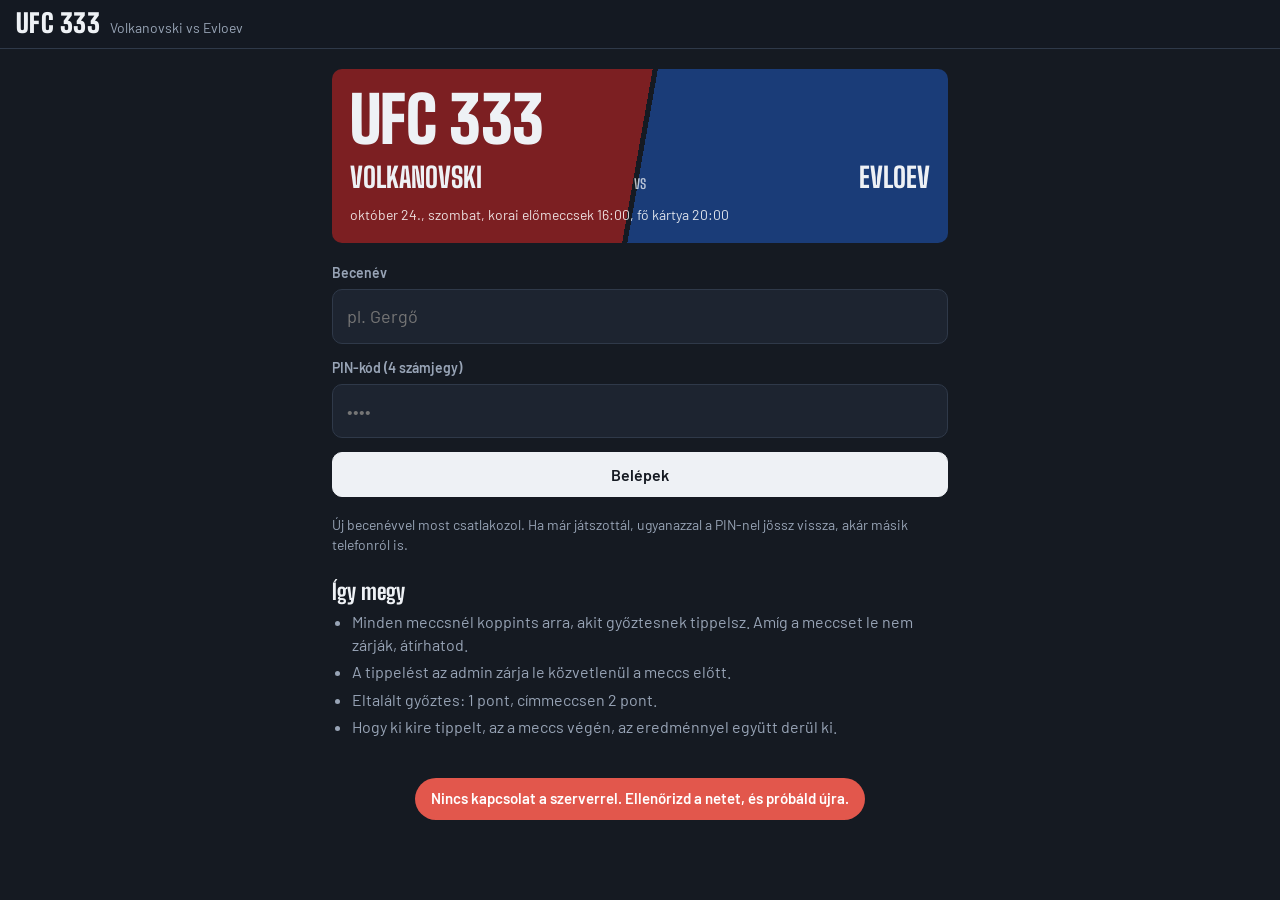
==== index.html @ 9d1dff31 "UfcTipp: mások tippjei és a megoszlás csak a meccs végén látszanak Claude-Session: https://claude.ai" ====
<!doctype html>
<html lang="hu">
<head>
  <meta charset="utf-8">
  <meta name="viewport" content="width=device-width, initial-scale=1, viewport-fit=cover">
  <meta name="theme-color" content="#151a22">
  <title>UFC Tipp</title>
  <meta name="description" content="Baráti tippjáték az UFC-estre: tippeld meg, ki nyeri a meccseket.">
  <link rel="preconnect" href="https://fonts.googleapis.com">
  <link rel="preconnect" href="https://fonts.gstatic.com" crossorigin>
  <link href="https://fonts.googleapis.com/css2?family=Big+Shoulders+Display:wght@600;800;900&family=Barlow:wght@400;500;600;700&display=swap" rel="stylesheet">
  <link rel="stylesheet" href="css/app.css?v=3">
  <link rel="icon" href="data:image/svg+xml,%3Csvg xmlns='http://www.w3.org/2000/svg' viewBox='0 0 100 100'%3E%3Cpolygon points='30,4 70,4 96,30 96,70 70,96 30,96 4,70 4,30' fill='%23151a22' stroke='%23d23b3b' stroke-width='8'/%3E%3C/svg%3E">
</head>
<body>
  <header class="top">
    <div class="top__event">
      <span class="top__name" id="eventName">UFC</span>
      <span class="top__sub" id="eventSub"></span>
    </div>
    <button class="top__me" id="meBtn" type="button" hidden></button>
  </header>

  <div class="demo-banner" id="demoBanner" hidden>Demó mód: az adatok csak ebben a böngészőben vannak.</div>

  <main id="view" tabindex="-1"></main>

  <nav class="tabs" id="tabs" hidden>
    <a href="#kartya" data-tab="kartya">Meccsek</a>
    <a href="#ranglista" data-tab="ranglista">Ranglista</a>
    <a href="#admin" data-tab="admin" id="adminTab" hidden>Admin</a>
  </nav>

  <div class="sheet" id="sheet" hidden>
    <div class="sheet__backdrop" data-close></div>
    <section class="sheet__panel" role="dialog" aria-modal="true" aria-labelledby="sheetTitle">
      <button class="sheet__close" type="button" data-close aria-label="Bezárás">×</button>
      <div id="sheetBody"></div>
    </section>
  </div>

  <div class="toast" id="toast" role="status" aria-live="polite"></div>

  <script src="js/config.js?v=3"></script>
  <script src="js/api.js?v=3"></script>
  <script src="js/app.js?v=3"></script>
</body>
</html>
---- css/app.css ----
/* UfcTipp — mobil-első. A piros/kék sarok egyben az A/B oldal; arany = öv (címmeccs). */
:root {
  --mat: #151a22;
  --surface: #1d2430;
  --surface-2: #252e3c;
  --line: #2f3949;
  --ink: #eef1f5;
  --muted: #98a4b6;
  --red: #d23b3b;
  --red-deep: #7c1f22;
  --blue: #2f6fd6;
  --blue-deep: #1a3c78;
  --gold: #e0b04a;
  --ok: #3fb67a;
  --err: #e2574c;
  --display: 'Big Shoulders Display', 'Arial Narrow', sans-serif;
  --body: 'Barlow', system-ui, sans-serif;
  --r: 10px;
  color-scheme: dark;
}

* { box-sizing: border-box; }
html { -webkit-text-size-adjust: 100%; }
body {
  margin: 0;
  background: var(--mat);
  color: var(--ink);
  font: 400 16px/1.45 var(--body);
  padding-bottom: calc(68px + env(safe-area-inset-bottom));
}
body.no-scroll { overflow: hidden; }
button, input, select { font: inherit; color: inherit; }
a { color: inherit; }
:focus-visible { outline: 2px solid var(--gold); outline-offset: 2px; }
[hidden] { display: none !important; }

/* ---------- fejléc ---------- */
.top {
  position: sticky; top: 0; z-index: 20;
  display: flex; align-items: center; justify-content: space-between; gap: 12px;
  padding: calc(10px + env(safe-area-inset-top)) 16px 10px;
  background: rgba(21, 26, 34, .94);
  backdrop-filter: blur(8px);
  border-bottom: 1px solid var(--line);
}
.top__event { display: flex; align-items: baseline; gap: 10px; min-width: 0; }
.top__name { font: 900 26px/1 var(--display); letter-spacing: .01em; }
.top__sub { color: var(--muted); font-size: 14px; white-space: nowrap; overflow: hidden; text-overflow: ellipsis; }
.top__me {
  flex: none; max-width: 40%;
  border: 1px solid var(--line); background: var(--surface); border-radius: 999px;
  padding: 6px 14px; font-weight: 600; font-size: 14px;
  overflow: hidden; text-overflow: ellipsis; white-space: nowrap; cursor: pointer;
}

.demo-banner { background: #3a2f12; color: #f3d98f; font-size: 13px; padding: 6px 16px; text-align: center; }

main { max-width: 640px; margin: 0 auto; padding: 12px 12px 24px; outline: none; }

/* ---------- alsó fülek ---------- */
.tabs {
  position: fixed; left: 0; right: 0; bottom: 0; z-index: 20;
  display: flex; justify-content: center;
  background: rgba(21, 26, 34, .97); border-top: 1px solid var(--line);
  padding-bottom: env(safe-area-inset-bottom);
}
.tabs a {
  flex: 1; max-width: 220px; text-align: center; text-decoration: none;
  padding: 14px 8px 13px; font-weight: 600; color: var(--muted);
  border-top: 3px solid transparent;
}
.tabs a.is-active { color: var(--ink); border-top-color: var(--red); }

/* ---------- belépés / plakát ---------- */
.join { display: grid; gap: 20px; padding-top: 8px; }
.poster {
  position: relative; overflow: hidden;
  border-radius: var(--r);
  padding: 22px 18px 18px;
  background:
    linear-gradient(100deg, var(--red-deep) 0 49.6%, transparent 49.6% 50.4%, var(--blue-deep) 50.4% 100%);
}
.poster__num { font: 900 64px/0.9 var(--display); letter-spacing: -.01em; }
.poster__names { display: grid; grid-template-columns: 1fr auto 1fr; align-items: end; gap: 8px; margin-top: 14px; }
.poster__a, .poster__b { font: 800 28px/1 var(--display); text-transform: uppercase; overflow-wrap: anywhere; }
.poster__b { text-align: right; }
.poster__vs { font: 600 18px/1 var(--display); color: rgba(255, 255, 255, .7); }
.poster__when { margin: 14px 0 0; font-size: 14px; color: rgba(255, 255, 255, .85); }

.join__form { display: grid; gap: 14px; }
.field { display: grid; gap: 6px; }
.field span { font-weight: 600; font-size: 14px; color: var(--muted); }
.field input {
  width: 100%; padding: 13px 14px; font-size: 18px;
  background: var(--surface); border: 1px solid var(--line); border-radius: var(--r);
}
.field input:focus { border-color: var(--gold); outline: none; }
.rules h2 { font: 800 22px/1.1 var(--display); margin: 0 0 6px; }
.rules ul { margin: 0; padding-left: 20px; color: var(--muted); }
.rules li { margin: 4px 0; }
.hint { color: var(--muted); font-size: 14px; margin: 4px 0; }
.empty { padding: 40px 16px; text-align: center; color: var(--muted); }

/* ---------- gombok ---------- */
.btn {
  display: inline-flex; align-items: center; justify-content: center; gap: 6px;
  min-height: 44px; padding: 10px 16px; border-radius: var(--r);
  border: 1px solid var(--line); background: var(--surface-2); font-weight: 600; cursor: pointer;
}
.btn:disabled { opacity: .55; cursor: wait; }
.btn--primary { background: var(--ink); color: var(--mat); border-color: var(--ink); }
.btn--ghost { background: transparent; }
.btn--lock { background: var(--red); border-color: var(--red); }
.btn--a { border-color: var(--red); }
.btn--b { border-color: var(--blue); }
.btn--a.is-picked { background: var(--red); }
.btn--b.is-picked { background: var(--blue); }
.btn.is-armed { background: var(--err); border-color: var(--err); }
.link { background: none; border: 0; padding: 8px 0; color: var(--ink); font-weight: 600; text-decoration: underline; text-underline-offset: 3px; cursor: pointer; }

/* ---------- összesítő ---------- */
.summary { display: grid; grid-template-columns: repeat(3, 1fr); gap: 8px; margin-bottom: 6px; }
.summary > div { background: var(--surface); border-radius: var(--r); padding: 10px 12px; }
.summary b { display: block; font: 800 28px/1 var(--display); }
.summary span { font-size: 13px; color: var(--muted); }
.nudge { margin: 8px 2px 0; font-weight: 600; color: var(--gold); }

.section-h {
  display: flex; align-items: baseline; justify-content: space-between; gap: 12px;
  margin: 26px 2px 10px; font: 800 26px/1 var(--display);
}
.section-h time { font: 600 16px/1 var(--body); color: var(--muted); }

/* ---------- meccs ---------- */
.fight { margin-bottom: 14px; }
.fight__meta { display: flex; align-items: baseline; gap: 10px; padding: 0 2px 6px; font-size: 14px; color: var(--muted); }
.fight__class { flex: 1; min-width: 0; }
.belt { color: var(--gold); font-weight: 700; }
.fight__pts { font-weight: 600; }
.fight__state { font-weight: 600; white-space: nowrap; }
.fight__state--open { color: var(--ok); }
.fight__state--locked { color: var(--gold); }
.fight__state--done { color: var(--muted); }

.fight__split { position: relative; display: grid; grid-template-columns: 1fr 1fr; gap: 3px; }
.fight--title .fight__split { padding: 2px; border-radius: calc(var(--r) + 2px); background: linear-gradient(90deg, var(--gold), #8a6a22, var(--gold)); }
.fight__vs {
  position: absolute; left: 50%; top: 50%; transform: translate(-50%, -50%); z-index: 2;
  width: 34px; height: 34px; display: grid; place-items: center;
  border-radius: 50%; background: var(--mat); border: 2px solid var(--line);
  font: 800 15px/1 var(--display); color: var(--muted); pointer-events: none;
}

.corner {
  position: relative; overflow: hidden;
  display: flex; align-items: flex-end;
  height: 170px; padding: 10px 12px; border: 0; border-radius: var(--r);
  text-align: left; cursor: pointer;
  -webkit-tap-highlight-color: transparent;
  transition: background-color .18s ease;
}
.corner--a { background: linear-gradient(180deg, #2a1c22, #3a1f24); }
.corner--b { background: linear-gradient(180deg, #1b2335, #1d2c4a); justify-content: flex-end; text-align: right; }
.fight--title .corner--a { border-radius: var(--r) 0 0 var(--r); }
.fight--title .corner--b { border-radius: 0 var(--r) var(--r) 0; }

/* Teljes alak, valós magasság szerint: a magasabbik tölti ki a sarkot, a talpak egy vonalon */
.corner__img {
  position: absolute; bottom: 0; height: calc((100% - 8px) * var(--fh, 1)); width: auto; max-width: none;
  opacity: .95; pointer-events: none;
  filter: drop-shadow(0 0 10px rgba(0, 0, 0, .5));
}
.corner--a .corner__img { right: 6px; }
.corner--b .corner__img { left: 6px; }
.corner__text { position: relative; z-index: 1; display: grid; gap: 1px; max-width: 70%; text-shadow: 0 1px 6px rgba(0, 0, 0, .7); }
.corner__rank { font-size: 12px; font-weight: 700; color: var(--gold); }
.corner__first { font-size: 13px; line-height: 1.1; color: rgba(255, 255, 255, .8); overflow-wrap: anywhere; }
.corner__last { font: 800 25px/0.95 var(--display); text-transform: uppercase; overflow-wrap: anywhere; }
.corner__rec { font-size: 13px; font-weight: 600; color: rgba(255, 255, 255, .75); }

.corner__last.is-mid { font-size: 21px; }
.corner__last.is-long { font-size: 18px; }
.corner.is-picked.corner--a { background: var(--red); }
.corner.is-picked.corner--b { background: var(--blue); }
.corner__badges { display: flex; flex-wrap: wrap; gap: 4px; margin-bottom: 4px; text-shadow: none; }
.corner--b .corner__badges { justify-content: flex-end; }
.corner__tick, .corner__win { font-size: 12px; font-weight: 700; padding: 2px 8px; border-radius: 999px; }
.corner__tick { background: rgba(0, 0, 0, .5); }
.corner__win { background: var(--gold); color: #1b1408; }
.corner.is-winner { box-shadow: inset 0 0 0 3px var(--gold); }
.corner.is-loser { filter: grayscale(1) brightness(.55); }
.corner[aria-disabled="true"] { cursor: default; }
.fight--locked .corner:not(.is-picked), .fight--done .corner:not(.is-picked) { background-color: var(--surface); }

.fight__foot { display: flex; align-items: center; gap: 10px; flex-wrap: wrap; padding: 6px 2px 0; font-size: 14px; color: var(--muted); }
.fight__foot .link { margin-left: auto; font-size: 14px; }
.count { color: var(--muted); font-size: 13px; }
.res { font-weight: 700; }
.res--hit { color: var(--ok); }
.res--miss { color: var(--err); }
.res--none { color: var(--muted); }
.how { color: var(--muted); }

.crowd { display: flex; flex: 1 1 120px; height: 20px; border-radius: 999px; overflow: hidden; font-size: 12px; font-weight: 700; color: #fff; }
.crowd span { flex-basis: 0; display: flex; align-items: center; padding: 0 8px; min-width: 22px; }
.crowd__a { background: var(--red); }
.crowd__b { background: var(--blue); justify-content: flex-end; }

/* ---------- ranglista ---------- */
.lb { list-style: none; margin: 0; padding: 0; display: grid; gap: 6px; }
.lb__row {
  display: grid; grid-template-columns: 2.4em 1fr auto; grid-template-areas: "place nick pts" "place sub pts";
  align-items: center; column-gap: 10px;
  background: var(--surface); border-radius: var(--r); padding: 10px 14px;
}
.lb__place { grid-area: place; font: 800 24px/1 var(--display); color: var(--muted); }
.lb__nick { grid-area: nick; font-weight: 700; font-size: 17px; overflow-wrap: anywhere; }
.lb__sub { grid-area: sub; font-size: 13px; color: var(--muted); }
.lb__pts { grid-area: pts; font: 900 34px/1 var(--display); }
.lb__pts small { font: 600 14px/1 var(--body); color: var(--muted); }
.lb__row.is-me { box-shadow: inset 4px 0 0 var(--ink); }
.lb__row.is-first .lb__place, .lb__row.is-first .lb__pts { color: var(--gold); }

/* ---------- alsó panel (összevetés) ---------- */
.sheet { position: fixed; inset: 0; z-index: 50; }
.sheet__backdrop { position: absolute; inset: 0; background: rgba(5, 8, 12, .7); }
.sheet__panel {
  position: absolute; left: 0; right: 0; bottom: 0; max-height: 92vh; max-height: 92dvh;
  max-width: 640px; margin: 0 auto; overflow-y: auto; overscroll-behavior: contain;
  background: var(--mat); border-radius: 16px 16px 0 0; border-top: 1px solid var(--line);
  padding: 18px 16px calc(24px + env(safe-area-inset-bottom));
  animation: up .22s ease-out;
}
@keyframes up { from { transform: translateY(40px); opacity: 0; } }
.sheet__close {
  position: sticky; top: 0; float: right; z-index: 3;
  width: 40px; height: 40px; border-radius: 50%; border: 1px solid var(--line);
  background: var(--surface); font-size: 24px; line-height: 1; cursor: pointer;
}
.sheet__title { font: 800 26px/1.05 var(--display); margin: 4px 48px 2px 0; }
.sheet__state { margin: 0 0 12px; font-weight: 600; }

/* A két alak egy közös „padlón", valós magasság arányában */
.vs__figs { display: grid; grid-template-columns: 1fr 1fr; gap: 6px; margin-top: 4px; }
.vs__fig { position: relative; height: 260px; display: flex; justify-content: center; align-items: flex-end; border-bottom: 4px solid; }
.vs__fig--a { border-color: var(--red); }
.vs__fig--b { border-color: var(--blue); }
.vs__fig img { height: calc((100% - 6px) * var(--fh, 1)); width: auto; }
.vs__cm { position: absolute; bottom: 6px; font-size: 12px; font-weight: 700; color: var(--muted); }
.vs__fig--a .vs__cm { left: 0; }
.vs__fig--b .vs__cm { right: 0; }
.vs { display: grid; grid-template-columns: 1fr auto 1fr; align-items: start; gap: 6px; margin-top: 8px; }
.vs__side { display: grid; justify-items: center; text-align: center; gap: 2px; }
.vs__name { font: 800 22px/1 var(--display); text-transform: uppercase; overflow-wrap: anywhere; }
.vs__nick { font-size: 14px; color: var(--muted); font-style: italic; }
.vs__country { display: flex; align-items: center; gap: 5px; font-size: 13px; color: var(--muted); }
.vs__country img { width: 18px; height: auto; border-radius: 2px; }
.vs__x { font: 800 18px/1 var(--display); color: var(--muted); padding-top: 4px; }

.pickbar { display: grid; grid-template-columns: 1fr 1fr; gap: 8px; margin: 14px 0 4px; }

.tape { margin-top: 8px; }
.tape__group { font: 800 20px/1 var(--display); margin: 20px 0 6px; }
.tape__row {
  display: grid; grid-template-columns: 1fr minmax(110px, auto) 1fr; gap: 8px; align-items: baseline;
  padding: 7px 0; border-bottom: 1px solid var(--line); font-size: 15px;
}
.tape__label { text-align: center; color: var(--muted); font-size: 13px; }
.tape__a { text-align: left; }
.tape__b { text-align: right; }
.tape__a, .tape__b { font-weight: 600; overflow-wrap: anywhere; }
.tape__a.is-better { color: #ff8a80; }
.tape__b.is-better { color: #8db8ff; }
.tape__a.is-better::after { content: ' ▲'; font-size: 10px; }
.tape__b.is-better::before { content: '▲ '; font-size: 10px; }

.who { display: grid; grid-template-columns: 1fr 1fr; gap: 8px; }
.who ul { list-style: none; margin: 0; padding: 8px 10px; border-radius: var(--r); background: var(--surface); }
.who__a { border-left: 4px solid var(--red); }
.who__b { border-right: 4px solid var(--blue); text-align: right; }
.who li { padding: 2px 0; font-weight: 600; }
.who .muted { color: var(--muted); font-weight: 400; }

.lasts { display: grid; grid-template-columns: 1fr 1fr; gap: 10px; }
.lasts h4 { margin: 0 0 4px; font: 800 18px/1 var(--display); text-transform: uppercase; }
.last { list-style: none; margin: 0; padding: 0; display: grid; gap: 6px; }
.last__item { display: grid; grid-template-columns: auto 1fr; column-gap: 8px; font-size: 13px; background: var(--surface); border-radius: 8px; padding: 6px 8px; }
.last__res { grid-row: span 3; align-self: center; width: 28px; height: 28px; display: grid; place-items: center; border-radius: 6px; font-weight: 800; font-size: 12px; background: var(--surface-2); }
.last__item--win .last__res { background: var(--ok); color: #06210f; }
.last__item--loss .last__res { background: var(--err); color: #2a0806; }
.last__opp { font-weight: 700; }
.last__how, .last__date { color: var(--muted); }
.source { margin-top: 18px; font-size: 12px; color: var(--muted); }

.invite { display: flex; gap: 8px; margin: 8px 0 12px; }
.invite input { flex: 1; min-width: 0; padding: 10px 12px; background: var(--surface); border: 1px solid var(--line); border-radius: var(--r); font-size: 14px; }

/* ---------- admin ---------- */
.adm { background: var(--surface); border-radius: var(--r); padding: 12px; margin-bottom: 10px; display: grid; gap: 10px; }
.adm__head { display: flex; flex-wrap: wrap; align-items: baseline; gap: 6px 12px; }
.adm__head b { font: 800 20px/1.1 var(--display); text-transform: uppercase; }
.adm__row { display: flex; gap: 8px; }
.adm__wrap { flex-wrap: wrap; }
.adm__row .btn { flex: 1 1 auto; }
.adm select, .adm input[name="time"], .adm input[type="datetime-local"] {
  min-height: 44px; padding: 8px 10px; background: var(--surface-2); border: 1px solid var(--line); border-radius: var(--r);
}
.adm__more summary { cursor: pointer; color: var(--muted); font-size: 14px; padding: 4px 0; }
.chip { position: relative; }
.chip input { position: absolute; opacity: 0; inset: 0; }
.chip span { display: inline-flex; align-items: center; min-height: 40px; padding: 8px 12px; border-radius: 999px; border: 1px solid var(--line); background: var(--surface-2); font-weight: 600; cursor: pointer; }
.chip input:checked + span { background: var(--gold); color: #1b1408; border-color: var(--gold); }
.chip input:focus-visible + span { outline: 2px solid var(--gold); outline-offset: 2px; }
.players { list-style: none; padding: 0; margin: 0; display: grid; gap: 8px; }
.players li { display: flex; flex-wrap: wrap; align-items: center; gap: 8px; background: var(--surface); border-radius: var(--r); padding: 10px 12px; }
.players b { flex: 1 1 100%; }
.players input { width: 90px; min-height: 44px; padding: 8px 10px; background: var(--surface-2); border: 1px solid var(--line); border-radius: var(--r); }

/* ---------- értesítés ---------- */
.toast {
  position: fixed; left: 50%; bottom: calc(80px + env(safe-area-inset-bottom)); z-index: 60;
  transform: translate(-50%, 20px); opacity: 0; pointer-events: none;
  max-width: calc(100vw - 32px); padding: 10px 16px; border-radius: 999px;
  background: var(--ink); color: var(--mat); font-weight: 600; font-size: 15px; text-align: center;
  transition: opacity .2s ease, transform .2s ease;
}
.toast.is-on { opacity: 1; transform: translate(-50%, 0); }
.toast--err { background: var(--err); color: #fff; }

@media (min-width: 560px) {
  .corner { height: 210px; }
  .corner__last { font-size: 32px; }
  .corner__last.is-mid { font-size: 28px; }
  .corner__last.is-long { font-size: 24px; }
}
@media (prefers-reduced-motion: reduce) {
  *, *::before, *::after { animation: none !important; transition: none !important; }
}
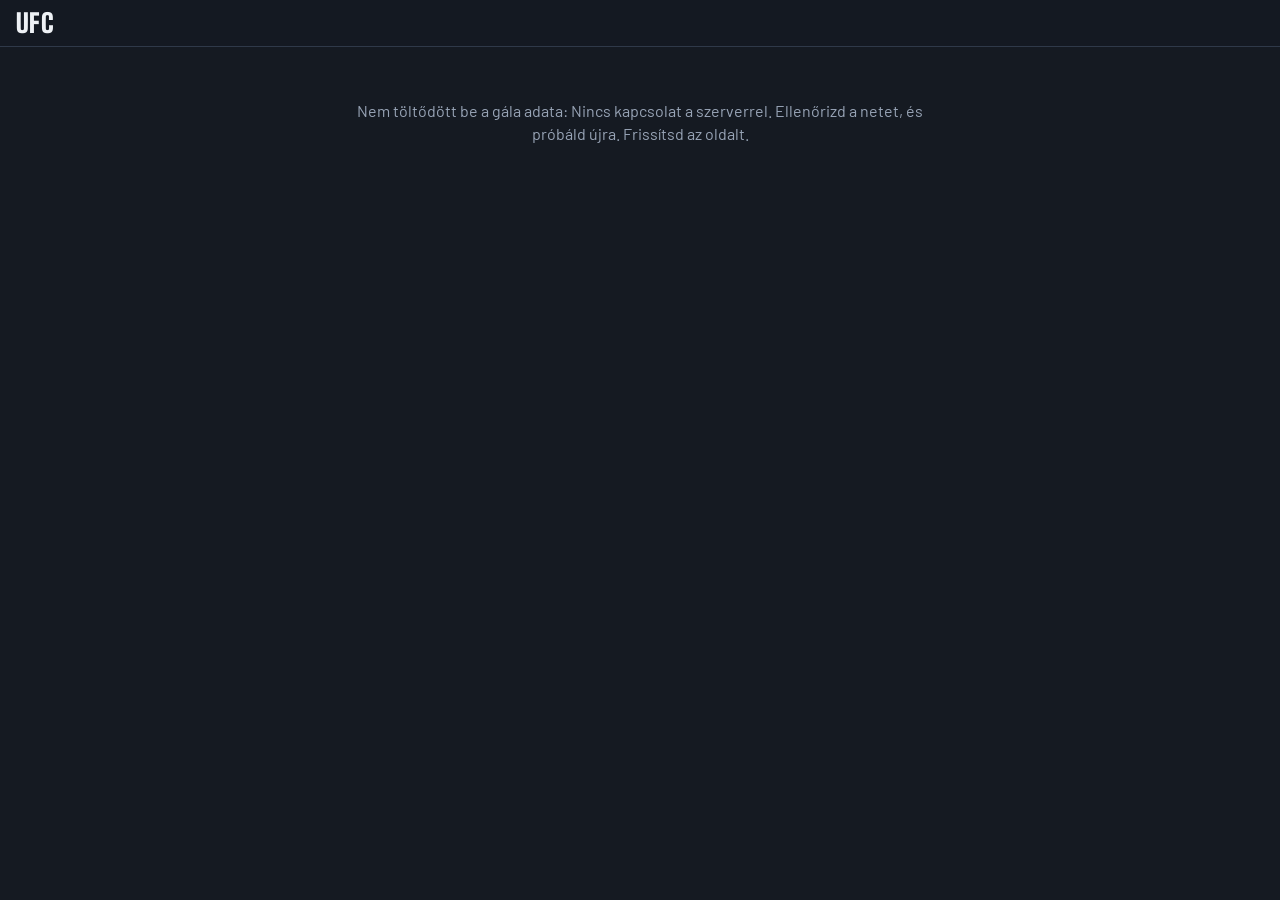
==== commit 1441fdda: "UfcTipp: a felület az adatbázisból olvassa a gálát; csere-jelzés, ranglista-fülek (Ez a gála / Össze" ====
--- a/index.html
+++ b/index.html
@@ -9,7 +9,7 @@
   <link rel="preconnect" href="https://fonts.googleapis.com">
   <link rel="preconnect" href="https://fonts.gstatic.com" crossorigin>
   <link href="https://fonts.googleapis.com/css2?family=Big+Shoulders+Display:wght@600;800;900&family=Barlow:wght@400;500;600;700&display=swap" rel="stylesheet">
-  <link rel="stylesheet" href="css/app.css?v=3">
+  <link rel="stylesheet" href="css/app.css?v=4">
   <link rel="icon" href="data:image/svg+xml,%3Csvg xmlns='http://www.w3.org/2000/svg' viewBox='0 0 100 100'%3E%3Cpolygon points='30,4 70,4 96,30 96,70 70,96 30,96 4,70 4,30' fill='%23151a22' stroke='%23d23b3b' stroke-width='8'/%3E%3C/svg%3E">
 </head>
 <body>
@@ -41,8 +41,8 @@
 
   <div class="toast" id="toast" role="status" aria-live="polite"></div>
 
-  <script src="js/config.js?v=3"></script>
-  <script src="js/api.js?v=3"></script>
-  <script src="js/app.js?v=3"></script>
+  <script src="js/config.js?v=4"></script>
+  <script src="js/api.js?v=4"></script>
+  <script src="js/app.js?v=4"></script>
 </body>
 </html>
--- a/css/app.css
+++ b/css/app.css
@@ -206,7 +206,18 @@
 .crowd__a { background: var(--red); }
 .crowd__b { background: var(--blue); justify-content: flex-end; }
 
+/* ---------- csere-jelzés, szinkron ---------- */
+.changed { margin: 0 2px 6px; padding: 6px 10px; border-radius: var(--r); background: #3a2f12; color: #f3d98f; font-weight: 700; font-size: 14px; }
+.nudge--changed { color: #f3d98f; }
+.sync { color: var(--muted); font-size: 13px; margin: 4px 0 8px; }
+
 /* ---------- ranglista ---------- */
+.seg { display: grid; grid-template-columns: 1fr 1fr; gap: 4px; padding: 4px; margin: 6px 0 4px; background: var(--surface); border-radius: var(--r); }
+.seg button { min-height: 40px; border: 0; border-radius: 8px; background: transparent; color: var(--muted); font-weight: 700; cursor: pointer; }
+.seg button[aria-selected="true"] { background: var(--surface-2); color: var(--ink); }
+.chips { display: flex; flex-wrap: wrap; gap: 6px; margin: 10px 0; }
+.chip-btn { min-height: 36px; padding: 6px 14px; border-radius: 999px; border: 1px solid var(--line); background: transparent; color: var(--ink); font-weight: 600; cursor: pointer; }
+.chip-btn.is-on { background: var(--ink); color: var(--mat); border-color: var(--ink); }
 .lb { list-style: none; margin: 0; padding: 0; display: grid; gap: 6px; }
 .lb__row {
   display: grid; grid-template-columns: 2.4em 1fr auto; grid-template-areas: "place nick pts" "place sub pts";
